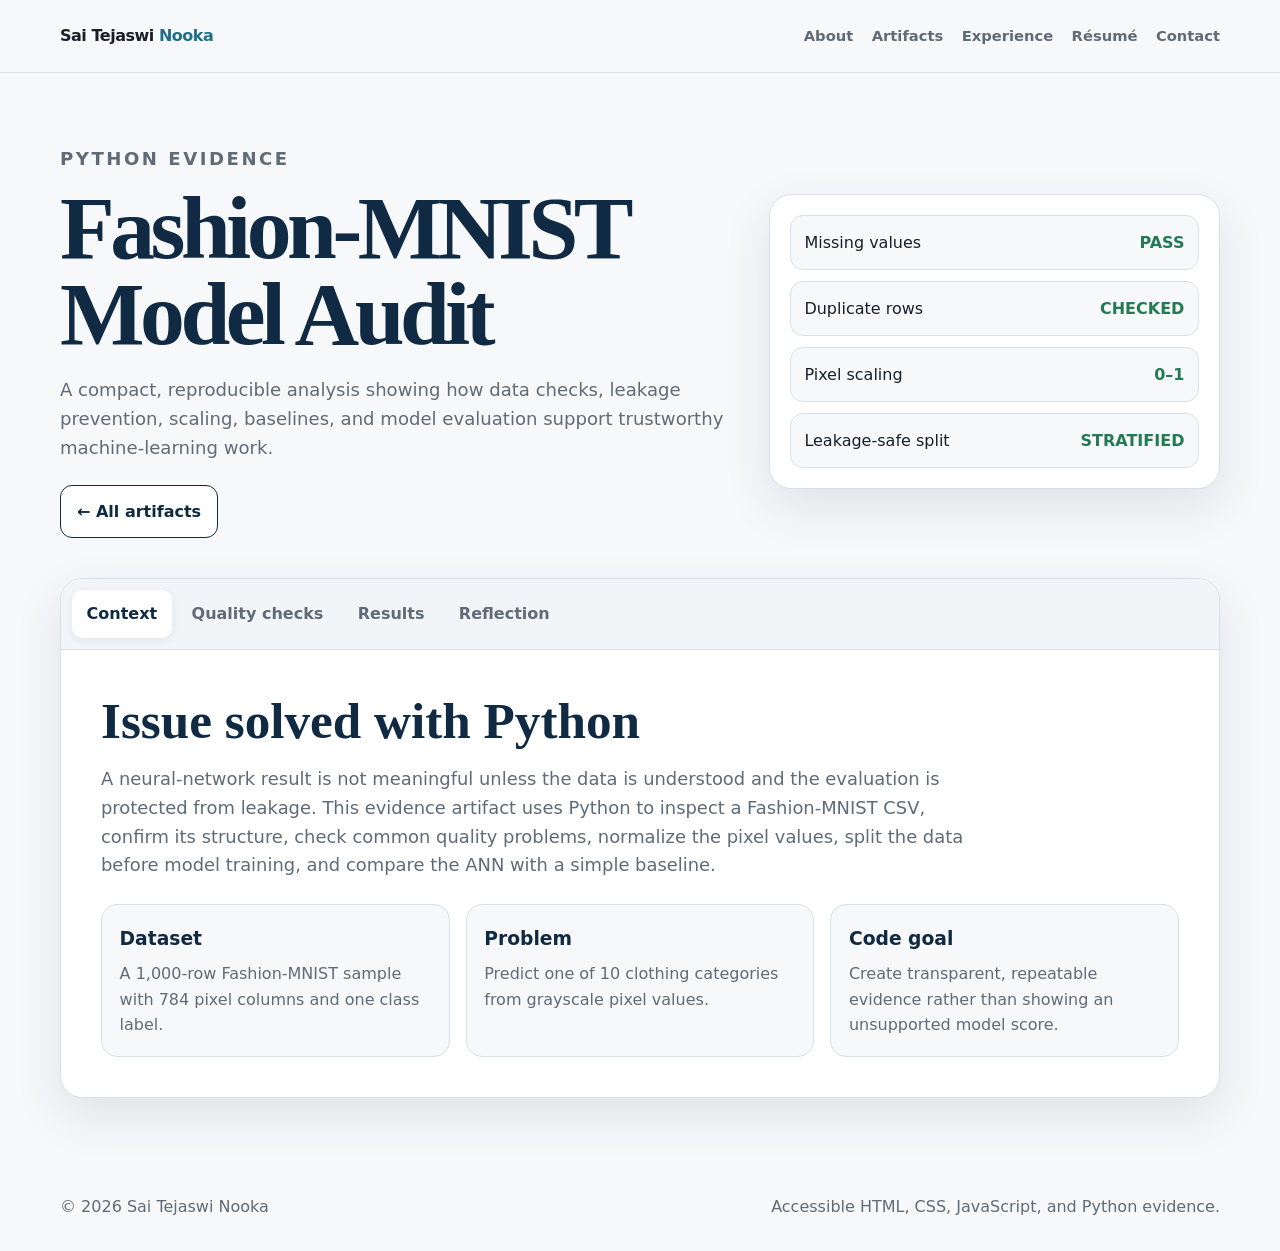
==== data-audit.html @ 08dfb0b4 "Add files via upload" ====
<!doctype html>
<html lang="en"><head><meta charset="utf-8"><meta name="viewport" content="width=device-width,initial-scale=1"><meta name="description" content="Python code evidence for Fashion-MNIST data quality, preprocessing, neural-network training, and evaluation."><title>Fashion-MNIST Model Audit | Sai Tejaswi Nooka</title><link rel="stylesheet" href="assets/styles.css"></head><body><a class="skip" href="#main">Skip to content</a><header class="site-header"><nav class="nav" aria-label="Primary navigation"><a class="brand" href="index.html">Sai Tejaswi <span>Nooka</span></a><button class="mobile-toggle" aria-expanded="false" aria-label="Toggle navigation">Menu</button><div class="nav-links"><a href="index.html#about">About</a><a href="index.html#artifacts">Artifacts</a><a href="index.html#experience">Experience</a><a href="resume.html">Résumé</a><a href="index.html#contact">Contact</a></div></nav></header><main id="main"><section class="container artifact-hero"><div><p class="kicker">Python evidence</p><h1>Fashion-MNIST Model Audit</h1><p>A compact, reproducible analysis showing how data checks, leakage prevention, scaling, baselines, and model evaluation support trustworthy machine-learning work.</p><div class="actions"><a class="btn secondary" href="index.html#artifacts">← All artifacts</a></div></div><div class="hero-diagram"><div class="audit-list"><div class="audit-row"><span>Missing values</span><strong class="badge-pass">PASS</strong></div><div class="audit-row"><span>Duplicate rows</span><strong class="badge-pass">CHECKED</strong></div><div class="audit-row"><span>Pixel scaling</span><strong class="badge-pass">0–1</strong></div><div class="audit-row"><span>Leakage-safe split</span><strong class="badge-pass">STRATIFIED</strong></div></div></div></section><section class="container tab-shell" data-tabs><div class="tab-list" role="tablist" aria-label="Artifact sections"><button class="tab-button" role="tab" id="tab-1-button" aria-controls="tab-1" aria-selected="true">Context</button><button class="tab-button" role="tab" id="tab-2-button" aria-controls="tab-2" aria-selected="false">Quality checks</button><button class="tab-button" role="tab" id="tab-3-button" aria-controls="tab-3" aria-selected="false">Results</button><button class="tab-button" role="tab" id="tab-4-button" aria-controls="tab-4" aria-selected="false">Reflection</button></div><section class="tab-panel" role="tabpanel" id="tab-1" aria-labelledby="tab-1-button"><h2>Issue solved with Python</h2><p class="lede">A neural-network result is not meaningful unless the data is understood and the evaluation is protected from leakage. This evidence artifact uses Python to inspect a Fashion-MNIST CSV, confirm its structure, check common quality problems, normalize the pixel values, split the data before model training, and compare the ANN with a simple baseline.</p><div class="info-grid"><article class="info-card"><h3>Dataset</h3><p>A 1,000-row Fashion-MNIST sample with 784 pixel columns and one class label.</p></article><article class="info-card"><h3>Problem</h3><p>Predict one of 10 clothing categories from grayscale pixel values.</p></article><article class="info-card"><h3>Code goal</h3><p>Create transparent, repeatable evidence rather than showing an unsupported model score.</p></article></div></section><section class="tab-panel" role="tabpanel" id="tab-2" aria-labelledby="tab-2-button" hidden><h2>Checks performed</h2><ul class="clean-list"><li>Verified that the label column exists and that there are 784 pixel features.</li><li>Counted missing values and duplicate rows before modeling.</li><li>Reviewed class distribution so a high score could not be explained only by one dominant class.</li><li>Scaled pixel values from 0–255 to 0–1 to improve neural-network training.</li><li>Created a stratified train-test split before fitting the model.</li><li>Compared an MLP neural network with a majority-class baseline.</li><li>Reported accuracy, macro F1, confusion matrix, training iterations, and limitations.</li></ul><div class="actions"><a class="btn" href="evidence/fashion_mnist_analysis.py">Open Python script</a><a class="btn secondary" href="data/fashion_mnist_kaggle_sample.csv">Open dataset sample</a></div></section><section class="tab-panel" role="tabpanel" id="tab-3" aria-labelledby="tab-3-button" hidden><h2>Reproducible results</h2><div class="metric-grid"><article class="metric"><strong>81.5%</strong><span>test accuracy</span></article><article class="metric"><strong>81.7%</strong><span>macro F1 score</span></article><article class="metric"><strong>12.5%</strong><span>majority baseline</span></article><article class="metric"><strong>35</strong><span>training iterations</span></article></div><div class="evidence-grid"><article class="evidence-card"><h3>Example images</h3><img src="evidence/outputs/sample_images.png" alt="Sample Fashion-MNIST images used by the Python analysis"></article><article class="evidence-card"><h3>Saved evidence</h3><pre>evidence/outputs/metrics.json
evidence/outputs/data_quality_summary.csv
evidence/outputs/class_distribution.png
evidence/outputs/confusion_matrix.png
evidence/outputs/sample_images.png</pre></article></div><div class="callout"><strong>Interpretation:</strong> The ANN learned useful patterns and clearly exceeded the baseline, but the sample is small. The result is evidence of a working learning pipeline, not a claim that the model is ready for real-world deployment.</div></section><section class="tab-panel" role="tabpanel" id="tab-4" aria-labelledby="tab-4-button" hidden><h2>Artifact reflection</h2><div class="reflection-copy"><p>I selected this code evidence because it shows the practical work behind a model result. The main issue was not simply training an ANN; it was building a defensible process. Python allowed me to verify the label and pixel structure, identify missing or duplicated records, review class balance, normalize the inputs, and preserve a separate test set. This makes the analysis easier to reproduce and explain.</p><p>The model reached 81.5% test accuracy and 81.7% macro F1 on the included sample, which was much stronger than the majority-class baseline. However, the limited sample size and confusion between visually similar classes show why leaders should not treat one metric as proof of readiness. My next improvement would be to use the complete Kaggle dataset, compare an ANN with a CNN, examine class-specific errors, and document whether near-duplicate images affect evaluation.</p></div></section></section></main><footer class="container"><span>© 2026 Sai Tejaswi Nooka</span><span>Accessible HTML, CSS, JavaScript, and Python evidence.</span></footer><script src="assets/site.js"></script></body></html>
---- assets/styles.css ----
:root{
  --navy:#102a43;--blue:#1f6f8b;--cyan:#e7f4f7;--gold:#d9a441;--paper:#f7f8fa;
  --white:#fff;--ink:#17202a;--muted:#5f6b76;--line:#d8e0e7;--success:#247a55;
  --shadow:0 18px 48px rgba(16,42,67,.10);--radius:22px;--max:1160px
}
*{box-sizing:border-box}html{scroll-behavior:smooth}body{margin:0;background:var(--paper);color:var(--ink);font-family:Inter,ui-sans-serif,system-ui,-apple-system,"Segoe UI",Arial,sans-serif;line-height:1.6}
a{color:inherit}button{font:inherit}.skip{position:absolute;left:-9999px}.skip:focus{left:1rem;top:1rem;background:white;padding:.7rem 1rem;z-index:1000}
.site-header{position:sticky;top:0;z-index:50;background:rgba(247,248,250,.92);backdrop-filter:blur(14px);border-bottom:1px solid rgba(216,224,231,.9)}
.nav{width:min(var(--max),calc(100% - 2rem));margin:auto;min-height:72px;display:flex;align-items:center;justify-content:space-between;gap:1rem}.brand{text-decoration:none;font-weight:900;letter-spacing:-.03em}.brand span{color:var(--blue)}
.nav-links{display:flex;gap:1.15rem;align-items:center}.nav-links a{text-decoration:none;color:var(--muted);font-weight:700;font-size:.92rem}.nav-links a:hover,.nav-links a[aria-current="page"]{color:var(--navy)}
.mobile-toggle{display:none;border:1px solid var(--line);background:white;border-radius:12px;padding:.55rem .75rem}.container{width:min(var(--max),calc(100% - 2rem));margin:auto}
.hero{padding:clamp(4.5rem,9vw,8rem) 0 4.5rem;display:grid;grid-template-columns:1.25fr .75fr;gap:3rem;align-items:center}.kicker{margin:0 0 .7rem;color:var(--blue);font-weight:900;text-transform:uppercase;letter-spacing:.14em;font-size:.76rem}.hero h1,.artifact-hero h1{font-family:Georgia,"Times New Roman",serif;line-height:.96;letter-spacing:-.05em;margin:.4rem 0 1.2rem;color:var(--navy)}.hero h1{font-size:clamp(3.2rem,7vw,6.8rem)}.hero-copy{font-size:clamp(1.05rem,2vw,1.28rem);max-width:780px;color:var(--muted)}
.actions,.card-actions{display:flex;flex-wrap:wrap;gap:.75rem;margin-top:1.4rem}.btn{display:inline-flex;align-items:center;justify-content:center;gap:.4rem;text-decoration:none;border:1px solid var(--navy);background:var(--navy);color:white;padding:.78rem 1rem;border-radius:12px;font-weight:850;transition:.2s}.btn:hover{transform:translateY(-2px);box-shadow:0 10px 24px rgba(16,42,67,.14)}.btn.secondary{background:white;color:var(--navy)}.btn.small{padding:.6rem .78rem;font-size:.9rem}
.profile-panel{background:white;border:1px solid var(--line);border-radius:var(--radius);padding:1.5rem;box-shadow:var(--shadow);position:relative;overflow:hidden}.profile-panel:before{content:"";position:absolute;width:160px;height:160px;border-radius:50%;background:var(--cyan);right:-45px;top:-55px}.monogram{position:relative;width:78px;height:78px;border-radius:20px;background:var(--blue);color:white;display:grid;place-items:center;font-family:Georgia,serif;font-size:2rem;font-weight:900}.profile-panel h2{margin:.9rem 0 .2rem}.profile-panel p{color:var(--muted);margin:.25rem 0}.quick-stats{display:grid;grid-template-columns:repeat(3,1fr);gap:.75rem;margin-top:1.2rem}.quick-stats div{background:var(--paper);border:1px solid var(--line);padding:.8rem;border-radius:14px}.quick-stats strong{display:block;color:var(--navy)}
.section{padding:4.8rem 0}.section-head{display:grid;grid-template-columns:.75fr 1.25fr;gap:2rem;border-top:2px solid var(--navy);padding-top:1.2rem;margin-bottom:2rem}.section-head h2{font-family:Georgia,serif;font-size:clamp(2.3rem,5vw,4.6rem);line-height:1;margin:0;color:var(--navy)}.section-head p{margin:0;color:var(--muted);max-width:720px}
.artifact-grid{display:grid;grid-template-columns:repeat(2,1fr);gap:1.15rem}.artifact-card{background:white;border:1px solid var(--line);border-radius:var(--radius);overflow:hidden;box-shadow:0 10px 30px rgba(16,42,67,.06);display:flex;flex-direction:column;min-height:390px}.card-top{padding:1.5rem}.tag{display:inline-flex;align-items:center;gap:.4rem;border-radius:999px;padding:.38rem .7rem;background:var(--cyan);color:var(--blue);font-weight:900;font-size:.75rem;text-transform:uppercase;letter-spacing:.08em}.artifact-card h3{font-family:Georgia,serif;color:var(--navy);font-size:2rem;line-height:1.05;margin:.9rem 0 .65rem}.artifact-card p{color:var(--muted);margin:.3rem 0}.card-visual{margin-top:auto;min-height:145px;padding:1.2rem;background:linear-gradient(135deg,var(--navy),#1c4966);color:white;display:flex;align-items:center;justify-content:center}.card-visual.timeline{font-family:"Courier New",monospace;display:grid;grid-template-columns:repeat(5,1fr);gap:.5rem}.card-visual.timeline span{height:50px;border:1px solid #70d7bd;background:rgba(112,215,189,.1)}.card-visual.path{display:grid;grid-template-columns:repeat(4,1fr);gap:.65rem}.card-visual.path b{display:grid;place-items:center;background:white;color:var(--blue);border-radius:14px;min-height:78px;font-family:Georgia,serif;font-size:2rem}.card-visual.network{gap:.8rem}.node{width:42px;height:42px;border:2px solid #fff;border-radius:50%;background:rgba(255,255,255,.1);position:relative}.node:after{content:"";position:absolute;width:42px;height:2px;background:rgba(255,255,255,.65);left:40px;top:18px}.node:last-child:after{display:none}.card-visual.code{font-family:"Courier New",monospace;align-items:flex-start;justify-content:flex-start;flex-direction:column;font-size:.86rem}.card-visual.code em{color:#8ff0b7;font-style:normal}
.value-grid{display:grid;grid-template-columns:repeat(3,1fr);gap:1rem}.value-card{background:white;border:1px solid var(--line);border-radius:18px;padding:1.3rem}.value-card strong{display:block;font-size:2rem;color:var(--blue);font-family:Georgia,serif}.value-card h3{margin:.45rem 0}.value-card p{color:var(--muted);margin:0}
.experience{display:grid;grid-template-columns:250px 1fr;border-top:1px solid var(--line)}.experience-row{display:contents}.experience-row>*{border-bottom:1px solid var(--line);padding:1.15rem 0}.date{color:var(--blue);font-weight:900}.experience h3{margin:0}.experience p{color:var(--muted);margin:.25rem 0}.skills{display:flex;flex-wrap:wrap;gap:.6rem}.skill{background:white;border:1px solid var(--line);border-radius:999px;padding:.5rem .76rem;font-weight:800;color:var(--navy)}
.contact{background:var(--navy);color:white;border-radius:var(--radius);padding:clamp(2rem,5vw,4rem);display:grid;grid-template-columns:1fr auto;gap:2rem;align-items:center}.contact h2{font-family:Georgia,serif;font-size:clamp(2rem,5vw,4rem);line-height:1;margin:.3rem 0}.contact p{color:#d8e4ec}.contact .btn{background:var(--gold);border-color:var(--gold);color:var(--navy)}
footer{padding:2rem 0;color:var(--muted);display:flex;justify-content:space-between;gap:1rem;flex-wrap:wrap}
/* Artifact pages */
.artifact-hero{padding:4.5rem 0 2.5rem;display:grid;grid-template-columns:1.2fr .8fr;gap:2rem;align-items:center}.artifact-hero h1{font-size:clamp(3rem,7vw,6rem)}.artifact-hero p{font-size:1.13rem;color:var(--muted);max-width:760px}.hero-diagram{background:white;border:1px solid var(--line);border-radius:var(--radius);min-height:290px;padding:1.25rem;box-shadow:var(--shadow);display:grid;place-items:center;overflow:hidden}
.tab-shell{background:white;border:1px solid var(--line);border-radius:var(--radius);box-shadow:var(--shadow);margin-bottom:4rem;overflow:hidden}.tab-list{display:flex;gap:.35rem;padding:.7rem;border-bottom:1px solid var(--line);background:#f1f5f8;overflow:auto}.tab-button{border:0;background:transparent;color:var(--muted);padding:.7rem .9rem;border-radius:10px;font-weight:850;white-space:nowrap;cursor:pointer}.tab-button[aria-selected="true"]{background:white;color:var(--navy);box-shadow:0 2px 8px rgba(16,42,67,.08)}.tab-panel{padding:clamp(1.35rem,4vw,2.5rem)}.tab-panel[hidden]{display:none}.tab-panel h2{font-family:Georgia,serif;color:var(--navy);font-size:clamp(2rem,4vw,3.4rem);line-height:1.05;margin:.2rem 0 1rem}.tab-panel h3{color:var(--navy)}.lede{font-size:1.12rem;color:var(--muted);max-width:880px}
.info-grid{display:grid;grid-template-columns:repeat(3,1fr);gap:1rem;margin-top:1.5rem}.info-card{border:1px solid var(--line);border-radius:16px;padding:1.1rem;background:var(--paper)}.info-card h3{margin:.1rem 0 .45rem}.info-card p{margin:0;color:var(--muted)}
.timeline-grid{display:grid;grid-template-columns:repeat(4,1fr);gap:.8rem;margin-top:1.5rem}.milestone{border:1px solid var(--line);background:var(--paper);padding:1rem;border-radius:15px}.milestone time{color:var(--blue);font-weight:900}.milestone h3{font-size:1rem;margin:.35rem 0}.milestone p{font-size:.9rem;color:var(--muted);margin:0}
.path-grid,.concept-grid{display:grid;grid-template-columns:repeat(4,1fr);gap:.8rem;margin-top:1.4rem}.path-step,.concept{border:1px solid var(--line);border-radius:16px;padding:1rem}.path-step b{font-family:Georgia,serif;font-size:2.4rem;color:var(--blue)}.path-step p,.concept p{color:var(--muted);margin:.4rem 0 0}.concept h3{margin:.1rem 0}.metric-grid{display:grid;grid-template-columns:repeat(4,1fr);gap:.8rem;margin:1.5rem 0}.metric{border:1px solid var(--line);border-radius:16px;padding:1rem;background:var(--paper)}.metric strong{display:block;font-size:2rem;color:var(--blue);font-family:Georgia,serif}.metric span{color:var(--muted);font-size:.88rem}.evidence-grid{display:grid;grid-template-columns:1fr 1fr;gap:1rem}.evidence-card{border:1px solid var(--line);border-radius:16px;padding:1rem;background:var(--paper)}.evidence-card img{display:block;width:100%;height:auto;border-radius:10px;border:1px solid var(--line)}.evidence-card pre{white-space:pre-wrap;overflow:auto;background:#0d2433;color:#dff9e7;padding:1rem;border-radius:12px;font-size:.82rem}.clean-list{padding-left:1.15rem}.clean-list li{margin:.55rem 0}.callout{border-left:5px solid var(--gold);background:#fff8e8;padding:1rem 1.1rem;border-radius:0 12px 12px 0;margin:1.2rem 0}.reflection-copy{max-width:900px}.reflection-copy p{font-size:1.08rem;color:#334554}.source-note{font-size:.9rem;color:var(--muted);border-top:1px solid var(--line);padding-top:1rem;margin-top:1.4rem}.badge-pass{color:var(--success);font-weight:900}
.network-diagram{display:flex;align-items:center;gap:.6rem}.network-column{display:grid;gap:.45rem}.network-column span{width:34px;height:34px;border-radius:50%;border:2px solid var(--blue);background:var(--cyan)}.network-arrow{font-size:2rem;color:var(--gold)}.audit-list{width:100%;display:grid;gap:.7rem}.audit-row{display:grid;grid-template-columns:1fr auto;gap:1rem;padding:.85rem;border:1px solid var(--line);border-radius:13px;background:var(--paper)}
@media(max-width:900px){.hero,.artifact-hero,.section-head,.contact{grid-template-columns:1fr}.artifact-grid,.evidence-grid{grid-template-columns:1fr}.value-grid,.info-grid,.metric-grid{grid-template-columns:repeat(2,1fr)}.timeline-grid,.path-grid,.concept-grid{grid-template-columns:repeat(2,1fr)}.profile-panel{max-width:620px}.nav-links{display:none}.mobile-toggle{display:block}.nav-links.open{display:flex;position:absolute;left:1rem;right:1rem;top:65px;background:white;border:1px solid var(--line);border-radius:16px;padding:1rem;flex-direction:column;align-items:flex-start;box-shadow:var(--shadow)}}
@media(max-width:600px){.hero{padding-top:3rem}.artifact-grid,.value-grid,.info-grid,.metric-grid,.timeline-grid,.path-grid,.concept-grid{grid-template-columns:1fr}.quick-stats{grid-template-columns:1fr}.experience{grid-template-columns:1fr}.experience-row{display:block;border-bottom:1px solid var(--line);padding:.8rem 0}.experience-row>*{border:0;padding:.15rem 0}.contact{padding:1.5rem}.tab-panel{padding:1.2rem}.hero-diagram{min-height:220px}}
@media(prefers-reduced-motion:reduce){*{scroll-behavior:auto!important;transition:none!important}}
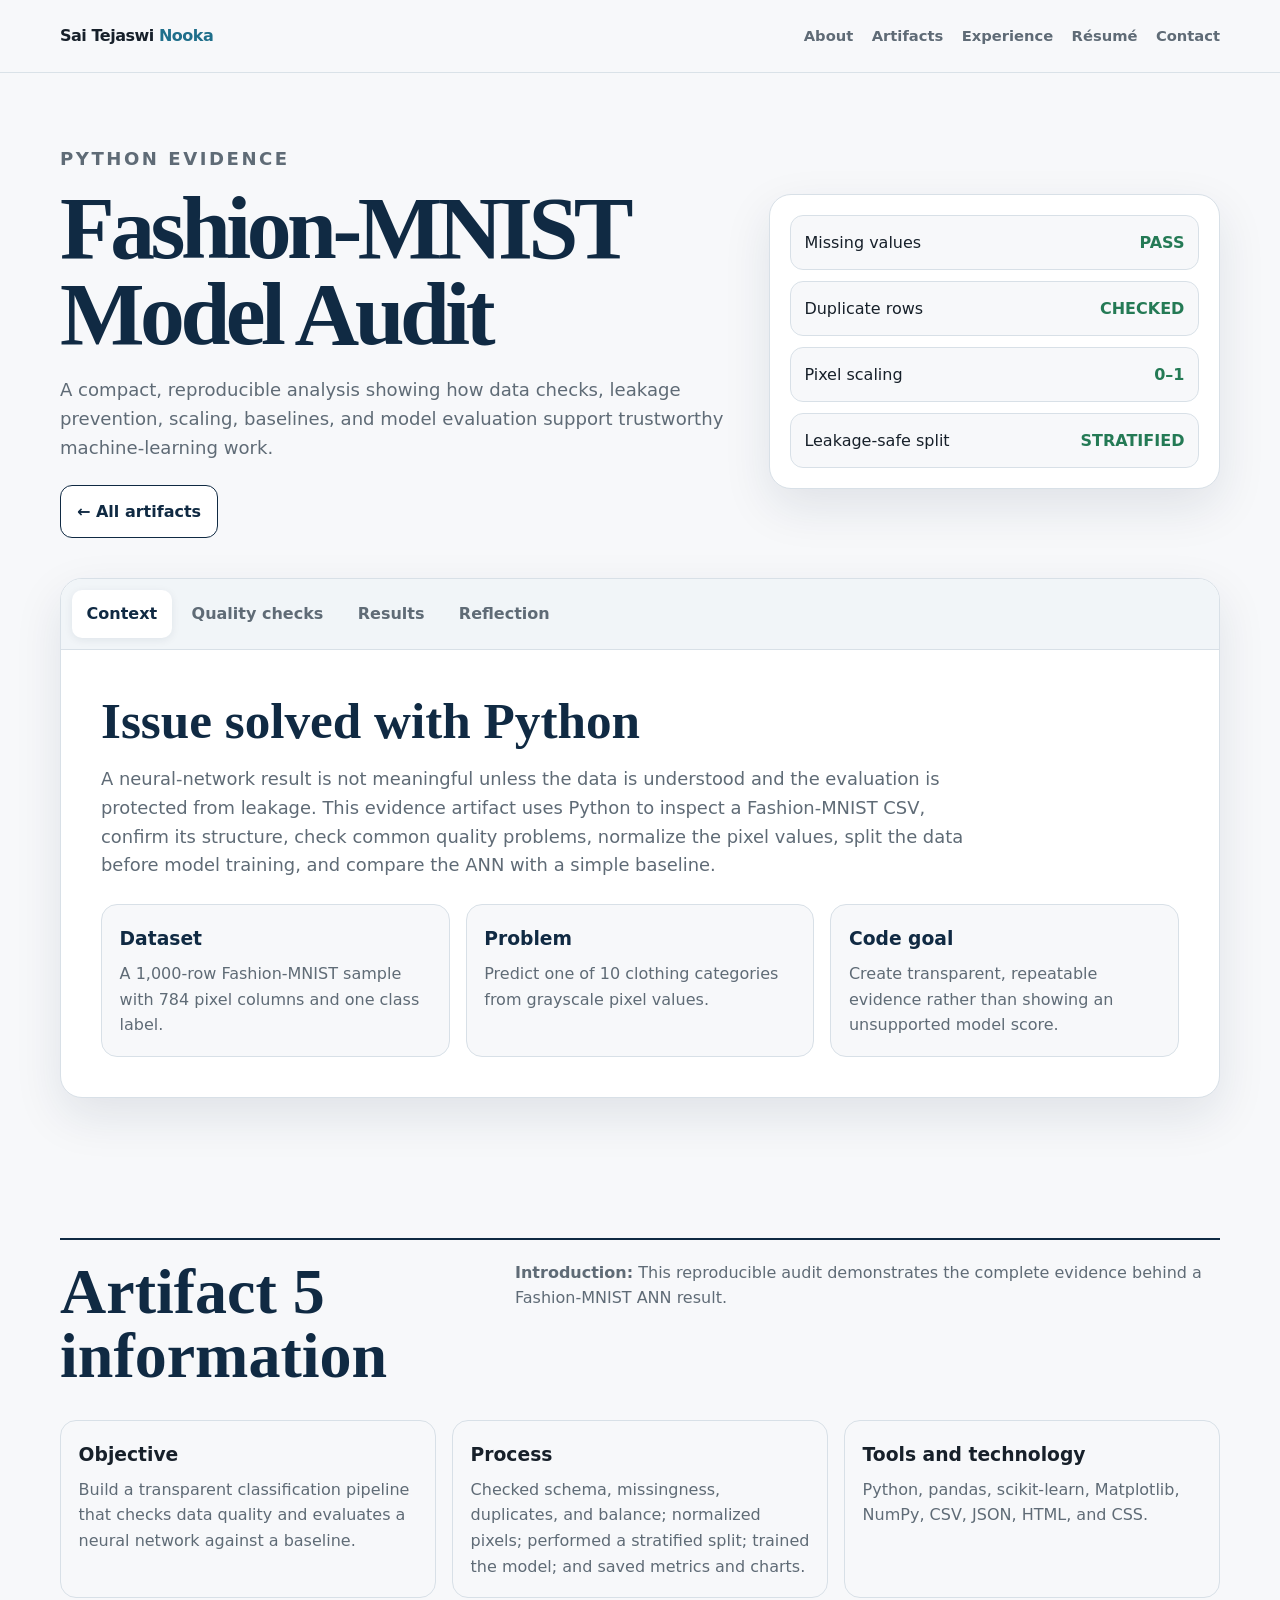
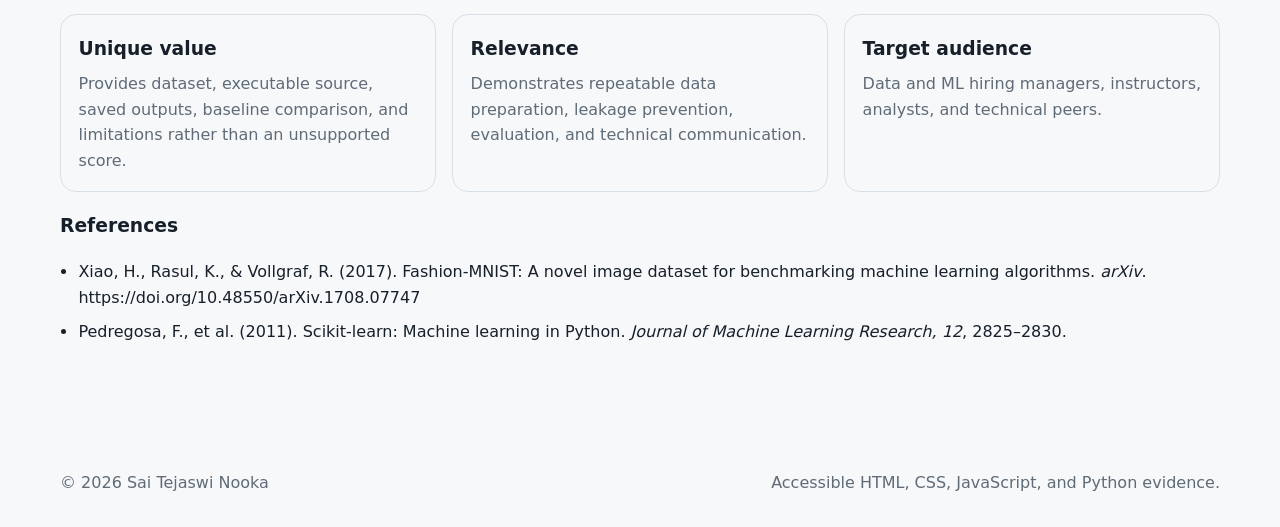
==== commit 3df933a8: "Add files via upload" ====
--- a/data-audit.html
+++ b/data-audit.html
@@ -1,6 +1,6 @@
-<!doctype html>
-<html lang="en"><head><meta charset="utf-8"><meta name="viewport" content="width=device-width,initial-scale=1"><meta name="description" content="Python code evidence for Fashion-MNIST data quality, preprocessing, neural-network training, and evaluation."><title>Fashion-MNIST Model Audit | Sai Tejaswi Nooka</title><link rel="stylesheet" href="assets/styles.css"></head><body><a class="skip" href="#main">Skip to content</a><header class="site-header"><nav class="nav" aria-label="Primary navigation"><a class="brand" href="index.html">Sai Tejaswi <span>Nooka</span></a><button class="mobile-toggle" aria-expanded="false" aria-label="Toggle navigation">Menu</button><div class="nav-links"><a href="index.html#about">About</a><a href="index.html#artifacts">Artifacts</a><a href="index.html#experience">Experience</a><a href="resume.html">Résumé</a><a href="index.html#contact">Contact</a></div></nav></header><main id="main"><section class="container artifact-hero"><div><p class="kicker">Python evidence</p><h1>Fashion-MNIST Model Audit</h1><p>A compact, reproducible analysis showing how data checks, leakage prevention, scaling, baselines, and model evaluation support trustworthy machine-learning work.</p><div class="actions"><a class="btn secondary" href="index.html#artifacts">← All artifacts</a></div></div><div class="hero-diagram"><div class="audit-list"><div class="audit-row"><span>Missing values</span><strong class="badge-pass">PASS</strong></div><div class="audit-row"><span>Duplicate rows</span><strong class="badge-pass">CHECKED</strong></div><div class="audit-row"><span>Pixel scaling</span><strong class="badge-pass">0–1</strong></div><div class="audit-row"><span>Leakage-safe split</span><strong class="badge-pass">STRATIFIED</strong></div></div></div></section><section class="container tab-shell" data-tabs><div class="tab-list" role="tablist" aria-label="Artifact sections"><button class="tab-button" role="tab" id="tab-1-button" aria-controls="tab-1" aria-selected="true">Context</button><button class="tab-button" role="tab" id="tab-2-button" aria-controls="tab-2" aria-selected="false">Quality checks</button><button class="tab-button" role="tab" id="tab-3-button" aria-controls="tab-3" aria-selected="false">Results</button><button class="tab-button" role="tab" id="tab-4-button" aria-controls="tab-4" aria-selected="false">Reflection</button></div><section class="tab-panel" role="tabpanel" id="tab-1" aria-labelledby="tab-1-button"><h2>Issue solved with Python</h2><p class="lede">A neural-network result is not meaningful unless the data is understood and the evaluation is protected from leakage. This evidence artifact uses Python to inspect a Fashion-MNIST CSV, confirm its structure, check common quality problems, normalize the pixel values, split the data before model training, and compare the ANN with a simple baseline.</p><div class="info-grid"><article class="info-card"><h3>Dataset</h3><p>A 1,000-row Fashion-MNIST sample with 784 pixel columns and one class label.</p></article><article class="info-card"><h3>Problem</h3><p>Predict one of 10 clothing categories from grayscale pixel values.</p></article><article class="info-card"><h3>Code goal</h3><p>Create transparent, repeatable evidence rather than showing an unsupported model score.</p></article></div></section><section class="tab-panel" role="tabpanel" id="tab-2" aria-labelledby="tab-2-button" hidden><h2>Checks performed</h2><ul class="clean-list"><li>Verified that the label column exists and that there are 784 pixel features.</li><li>Counted missing values and duplicate rows before modeling.</li><li>Reviewed class distribution so a high score could not be explained only by one dominant class.</li><li>Scaled pixel values from 0–255 to 0–1 to improve neural-network training.</li><li>Created a stratified train-test split before fitting the model.</li><li>Compared an MLP neural network with a majority-class baseline.</li><li>Reported accuracy, macro F1, confusion matrix, training iterations, and limitations.</li></ul><div class="actions"><a class="btn" href="evidence/fashion_mnist_analysis.py">Open Python script</a><a class="btn secondary" href="data/fashion_mnist_kaggle_sample.csv">Open dataset sample</a></div></section><section class="tab-panel" role="tabpanel" id="tab-3" aria-labelledby="tab-3-button" hidden><h2>Reproducible results</h2><div class="metric-grid"><article class="metric"><strong>81.5%</strong><span>test accuracy</span></article><article class="metric"><strong>81.7%</strong><span>macro F1 score</span></article><article class="metric"><strong>12.5%</strong><span>majority baseline</span></article><article class="metric"><strong>35</strong><span>training iterations</span></article></div><div class="evidence-grid"><article class="evidence-card"><h3>Example images</h3><img src="evidence/outputs/sample_images.png" alt="Sample Fashion-MNIST images used by the Python analysis"></article><article class="evidence-card"><h3>Saved evidence</h3><pre>evidence/outputs/metrics.json
-evidence/outputs/data_quality_summary.csv
-evidence/outputs/class_distribution.png
-evidence/outputs/confusion_matrix.png
-evidence/outputs/sample_images.png</pre></article></div><div class="callout"><strong>Interpretation:</strong> The ANN learned useful patterns and clearly exceeded the baseline, but the sample is small. The result is evidence of a working learning pipeline, not a claim that the model is ready for real-world deployment.</div></section><section class="tab-panel" role="tabpanel" id="tab-4" aria-labelledby="tab-4-button" hidden><h2>Artifact reflection</h2><div class="reflection-copy"><p>I selected this code evidence because it shows the practical work behind a model result. The main issue was not simply training an ANN; it was building a defensible process. Python allowed me to verify the label and pixel structure, identify missing or duplicated records, review class balance, normalize the inputs, and preserve a separate test set. This makes the analysis easier to reproduce and explain.</p><p>The model reached 81.5% test accuracy and 81.7% macro F1 on the included sample, which was much stronger than the majority-class baseline. However, the limited sample size and confusion between visually similar classes show why leaders should not treat one metric as proof of readiness. My next improvement would be to use the complete Kaggle dataset, compare an ANN with a CNN, examine class-specific errors, and document whether near-duplicate images affect evaluation.</p></div></section></section></main><footer class="container"><span>© 2026 Sai Tejaswi Nooka</span><span>Accessible HTML, CSS, JavaScript, and Python evidence.</span></footer><script src="assets/site.js"></script></body></html>+<!doctype html>
+<html lang="en"><head><meta charset="utf-8"><meta name="viewport" content="width=device-width,initial-scale=1"><meta name="description" content="Python code evidence for Fashion-MNIST data quality, preprocessing, neural-network training, and evaluation."><title>Fashion-MNIST Model Audit | Sai Tejaswi Nooka</title><link rel="stylesheet" href="assets/styles.css"></head><body><a class="skip" href="#main">Skip to content</a><header class="site-header"><nav class="nav" aria-label="Primary navigation"><a class="brand" href="index.html">Sai Tejaswi <span>Nooka</span></a><button class="mobile-toggle" aria-expanded="false" aria-label="Toggle navigation">Menu</button><div class="nav-links"><a href="index.html#about">About</a><a href="index.html#artifacts">Artifacts</a><a href="index.html#experience">Experience</a><a href="resume.html">Résumé</a><a href="index.html#contact">Contact</a></div></nav></header><main id="main"><section class="container artifact-hero"><div><p class="kicker">Python evidence</p><h1>Fashion-MNIST Model Audit</h1><p>A compact, reproducible analysis showing how data checks, leakage prevention, scaling, baselines, and model evaluation support trustworthy machine-learning work.</p><div class="actions"><a class="btn secondary" href="index.html#artifacts">← All artifacts</a></div></div><div class="hero-diagram"><div class="audit-list"><div class="audit-row"><span>Missing values</span><strong class="badge-pass">PASS</strong></div><div class="audit-row"><span>Duplicate rows</span><strong class="badge-pass">CHECKED</strong></div><div class="audit-row"><span>Pixel scaling</span><strong class="badge-pass">0–1</strong></div><div class="audit-row"><span>Leakage-safe split</span><strong class="badge-pass">STRATIFIED</strong></div></div></div></section><section class="container tab-shell" data-tabs><div class="tab-list" role="tablist" aria-label="Artifact sections"><button class="tab-button" role="tab" id="tab-1-button" aria-controls="tab-1" aria-selected="true">Context</button><button class="tab-button" role="tab" id="tab-2-button" aria-controls="tab-2" aria-selected="false">Quality checks</button><button class="tab-button" role="tab" id="tab-3-button" aria-controls="tab-3" aria-selected="false">Results</button><button class="tab-button" role="tab" id="tab-4-button" aria-controls="tab-4" aria-selected="false">Reflection</button></div><section class="tab-panel" role="tabpanel" id="tab-1" aria-labelledby="tab-1-button"><h2>Issue solved with Python</h2><p class="lede">A neural-network result is not meaningful unless the data is understood and the evaluation is protected from leakage. This evidence artifact uses Python to inspect a Fashion-MNIST CSV, confirm its structure, check common quality problems, normalize the pixel values, split the data before model training, and compare the ANN with a simple baseline.</p><div class="info-grid"><article class="info-card"><h3>Dataset</h3><p>A 1,000-row Fashion-MNIST sample with 784 pixel columns and one class label.</p></article><article class="info-card"><h3>Problem</h3><p>Predict one of 10 clothing categories from grayscale pixel values.</p></article><article class="info-card"><h3>Code goal</h3><p>Create transparent, repeatable evidence rather than showing an unsupported model score.</p></article></div></section><section class="tab-panel" role="tabpanel" id="tab-2" aria-labelledby="tab-2-button" hidden><h2>Checks performed</h2><ul class="clean-list"><li>Verified that the label column exists and that there are 784 pixel features.</li><li>Counted missing values and duplicate rows before modeling.</li><li>Reviewed class distribution so a high score could not be explained only by one dominant class.</li><li>Scaled pixel values from 0–255 to 0–1 to improve neural-network training.</li><li>Created a stratified train-test split before fitting the model.</li><li>Compared an MLP neural network with a majority-class baseline.</li><li>Reported accuracy, macro F1, confusion matrix, training iterations, and limitations.</li></ul><div class="actions"><a class="btn" href="evidence/fashion_mnist_analysis.py">Open Python script</a><a class="btn secondary" href="data/fashion_mnist_kaggle_sample.csv">Open dataset sample</a></div></section><section class="tab-panel" role="tabpanel" id="tab-3" aria-labelledby="tab-3-button" hidden><h2>Reproducible results</h2><div class="metric-grid"><article class="metric"><strong>81.5%</strong><span>test accuracy</span></article><article class="metric"><strong>81.7%</strong><span>macro F1 score</span></article><article class="metric"><strong>12.5%</strong><span>majority baseline</span></article><article class="metric"><strong>35</strong><span>training iterations</span></article></div><div class="evidence-grid"><article class="evidence-card"><h3>Example images</h3><img src="evidence/outputs/sample_images.png" alt="Sample Fashion-MNIST images used by the Python analysis"></article><article class="evidence-card"><h3>Saved evidence</h3><pre>evidence/outputs/metrics.json
+evidence/outputs/data_quality_summary.csv
+evidence/outputs/class_distribution.png
+evidence/outputs/confusion_matrix.png
+evidence/outputs/sample_images.png</pre></article></div><div class="callout"><strong>Interpretation:</strong> The ANN learned useful patterns and clearly exceeded the baseline, but the sample is small. The result is evidence of a working learning pipeline, not a claim that the model is ready for real-world deployment.</div></section><section class="tab-panel" role="tabpanel" id="tab-4" aria-labelledby="tab-4-button" hidden><h2>Artifact reflection</h2><div class="reflection-copy"><p>I selected this code evidence because it shows the practical work behind a model result. The main issue was not simply training an ANN; it was building a defensible process. Python allowed me to verify the label and pixel structure, identify missing or duplicated records, review class balance, normalize the inputs, and preserve a separate test set. This makes the analysis easier to reproduce and explain.</p><p>The model reached 81.5% test accuracy and 81.7% macro F1 on the included sample, which was much stronger than the majority-class baseline. However, the limited sample size and confusion between visually similar classes show why leaders should not treat one metric as proof of readiness. My next improvement would be to use the complete Kaggle dataset, compare an ANN with a CNN, examine class-specific errors, and document whether near-duplicate images affect evaluation.</p></div></section></section><section class="container section requirement-check"><div class="section-head"><h2>Artifact 5 information</h2><p><strong>Introduction:</strong> This reproducible audit demonstrates the complete evidence behind a Fashion-MNIST ANN result.</p></div><div class="info-grid"><article class="info-card"><h3>Objective</h3><p>Build a transparent classification pipeline that checks data quality and evaluates a neural network against a baseline.</p></article><article class="info-card"><h3>Process</h3><p>Checked schema, missingness, duplicates, and balance; normalized pixels; performed a stratified split; trained the model; and saved metrics and charts.</p></article><article class="info-card"><h3>Tools and technology</h3><p>Python, pandas, scikit-learn, Matplotlib, NumPy, CSV, JSON, HTML, and CSS.</p></article><article class="info-card"><h3>Unique value</h3><p>Provides dataset, executable source, saved outputs, baseline comparison, and limitations rather than an unsupported score.</p></article><article class="info-card"><h3>Relevance</h3><p>Demonstrates repeatable data preparation, leakage prevention, evaluation, and technical communication.</p></article><article class="info-card"><h3>Target audience</h3><p>Data and ML hiring managers, instructors, analysts, and technical peers.</p></article></div><h3>References</h3><ul class="clean-list"><li>Xiao, H., Rasul, K., &amp; Vollgraf, R. (2017). Fashion-MNIST: A novel image dataset for benchmarking machine learning algorithms. <em>arXiv</em>. https://doi.org/10.48550/arXiv.1708.07747</li><li>Pedregosa, F., et al. (2011). Scikit-learn: Machine learning in Python. <em>Journal of Machine Learning Research, 12</em>, 2825–2830.</li></ul></section></main><footer class="container"><span>© 2026 Sai Tejaswi Nooka</span><span>Accessible HTML, CSS, JavaScript, and Python evidence.</span></footer><script src="assets/site.js"></script></body></html>
--- a/assets/styles.css
+++ b/assets/styles.css
@@ -1,31 +1,31 @@
-
-:root{
-  --navy:#102a43;--blue:#1f6f8b;--cyan:#e7f4f7;--gold:#d9a441;--paper:#f7f8fa;
-  --white:#fff;--ink:#17202a;--muted:#5f6b76;--line:#d8e0e7;--success:#247a55;
-  --shadow:0 18px 48px rgba(16,42,67,.10);--radius:22px;--max:1160px
-}
-*{box-sizing:border-box}html{scroll-behavior:smooth}body{margin:0;background:var(--paper);color:var(--ink);font-family:Inter,ui-sans-serif,system-ui,-apple-system,"Segoe UI",Arial,sans-serif;line-height:1.6}
-a{color:inherit}button{font:inherit}.skip{position:absolute;left:-9999px}.skip:focus{left:1rem;top:1rem;background:white;padding:.7rem 1rem;z-index:1000}
-.site-header{position:sticky;top:0;z-index:50;background:rgba(247,248,250,.92);backdrop-filter:blur(14px);border-bottom:1px solid rgba(216,224,231,.9)}
-.nav{width:min(var(--max),calc(100% - 2rem));margin:auto;min-height:72px;display:flex;align-items:center;justify-content:space-between;gap:1rem}.brand{text-decoration:none;font-weight:900;letter-spacing:-.03em}.brand span{color:var(--blue)}
-.nav-links{display:flex;gap:1.15rem;align-items:center}.nav-links a{text-decoration:none;color:var(--muted);font-weight:700;font-size:.92rem}.nav-links a:hover,.nav-links a[aria-current="page"]{color:var(--navy)}
-.mobile-toggle{display:none;border:1px solid var(--line);background:white;border-radius:12px;padding:.55rem .75rem}.container{width:min(var(--max),calc(100% - 2rem));margin:auto}
-.hero{padding:clamp(4.5rem,9vw,8rem) 0 4.5rem;display:grid;grid-template-columns:1.25fr .75fr;gap:3rem;align-items:center}.kicker{margin:0 0 .7rem;color:var(--blue);font-weight:900;text-transform:uppercase;letter-spacing:.14em;font-size:.76rem}.hero h1,.artifact-hero h1{font-family:Georgia,"Times New Roman",serif;line-height:.96;letter-spacing:-.05em;margin:.4rem 0 1.2rem;color:var(--navy)}.hero h1{font-size:clamp(3.2rem,7vw,6.8rem)}.hero-copy{font-size:clamp(1.05rem,2vw,1.28rem);max-width:780px;color:var(--muted)}
-.actions,.card-actions{display:flex;flex-wrap:wrap;gap:.75rem;margin-top:1.4rem}.btn{display:inline-flex;align-items:center;justify-content:center;gap:.4rem;text-decoration:none;border:1px solid var(--navy);background:var(--navy);color:white;padding:.78rem 1rem;border-radius:12px;font-weight:850;transition:.2s}.btn:hover{transform:translateY(-2px);box-shadow:0 10px 24px rgba(16,42,67,.14)}.btn.secondary{background:white;color:var(--navy)}.btn.small{padding:.6rem .78rem;font-size:.9rem}
-.profile-panel{background:white;border:1px solid var(--line);border-radius:var(--radius);padding:1.5rem;box-shadow:var(--shadow);position:relative;overflow:hidden}.profile-panel:before{content:"";position:absolute;width:160px;height:160px;border-radius:50%;background:var(--cyan);right:-45px;top:-55px}.monogram{position:relative;width:78px;height:78px;border-radius:20px;background:var(--blue);color:white;display:grid;place-items:center;font-family:Georgia,serif;font-size:2rem;font-weight:900}.profile-panel h2{margin:.9rem 0 .2rem}.profile-panel p{color:var(--muted);margin:.25rem 0}.quick-stats{display:grid;grid-template-columns:repeat(3,1fr);gap:.75rem;margin-top:1.2rem}.quick-stats div{background:var(--paper);border:1px solid var(--line);padding:.8rem;border-radius:14px}.quick-stats strong{display:block;color:var(--navy)}
-.section{padding:4.8rem 0}.section-head{display:grid;grid-template-columns:.75fr 1.25fr;gap:2rem;border-top:2px solid var(--navy);padding-top:1.2rem;margin-bottom:2rem}.section-head h2{font-family:Georgia,serif;font-size:clamp(2.3rem,5vw,4.6rem);line-height:1;margin:0;color:var(--navy)}.section-head p{margin:0;color:var(--muted);max-width:720px}
-.artifact-grid{display:grid;grid-template-columns:repeat(2,1fr);gap:1.15rem}.artifact-card{background:white;border:1px solid var(--line);border-radius:var(--radius);overflow:hidden;box-shadow:0 10px 30px rgba(16,42,67,.06);display:flex;flex-direction:column;min-height:390px}.card-top{padding:1.5rem}.tag{display:inline-flex;align-items:center;gap:.4rem;border-radius:999px;padding:.38rem .7rem;background:var(--cyan);color:var(--blue);font-weight:900;font-size:.75rem;text-transform:uppercase;letter-spacing:.08em}.artifact-card h3{font-family:Georgia,serif;color:var(--navy);font-size:2rem;line-height:1.05;margin:.9rem 0 .65rem}.artifact-card p{color:var(--muted);margin:.3rem 0}.card-visual{margin-top:auto;min-height:145px;padding:1.2rem;background:linear-gradient(135deg,var(--navy),#1c4966);color:white;display:flex;align-items:center;justify-content:center}.card-visual.timeline{font-family:"Courier New",monospace;display:grid;grid-template-columns:repeat(5,1fr);gap:.5rem}.card-visual.timeline span{height:50px;border:1px solid #70d7bd;background:rgba(112,215,189,.1)}.card-visual.path{display:grid;grid-template-columns:repeat(4,1fr);gap:.65rem}.card-visual.path b{display:grid;place-items:center;background:white;color:var(--blue);border-radius:14px;min-height:78px;font-family:Georgia,serif;font-size:2rem}.card-visual.network{gap:.8rem}.node{width:42px;height:42px;border:2px solid #fff;border-radius:50%;background:rgba(255,255,255,.1);position:relative}.node:after{content:"";position:absolute;width:42px;height:2px;background:rgba(255,255,255,.65);left:40px;top:18px}.node:last-child:after{display:none}.card-visual.code{font-family:"Courier New",monospace;align-items:flex-start;justify-content:flex-start;flex-direction:column;font-size:.86rem}.card-visual.code em{color:#8ff0b7;font-style:normal}
-.value-grid{display:grid;grid-template-columns:repeat(3,1fr);gap:1rem}.value-card{background:white;border:1px solid var(--line);border-radius:18px;padding:1.3rem}.value-card strong{display:block;font-size:2rem;color:var(--blue);font-family:Georgia,serif}.value-card h3{margin:.45rem 0}.value-card p{color:var(--muted);margin:0}
-.experience{display:grid;grid-template-columns:250px 1fr;border-top:1px solid var(--line)}.experience-row{display:contents}.experience-row>*{border-bottom:1px solid var(--line);padding:1.15rem 0}.date{color:var(--blue);font-weight:900}.experience h3{margin:0}.experience p{color:var(--muted);margin:.25rem 0}.skills{display:flex;flex-wrap:wrap;gap:.6rem}.skill{background:white;border:1px solid var(--line);border-radius:999px;padding:.5rem .76rem;font-weight:800;color:var(--navy)}
-.contact{background:var(--navy);color:white;border-radius:var(--radius);padding:clamp(2rem,5vw,4rem);display:grid;grid-template-columns:1fr auto;gap:2rem;align-items:center}.contact h2{font-family:Georgia,serif;font-size:clamp(2rem,5vw,4rem);line-height:1;margin:.3rem 0}.contact p{color:#d8e4ec}.contact .btn{background:var(--gold);border-color:var(--gold);color:var(--navy)}
-footer{padding:2rem 0;color:var(--muted);display:flex;justify-content:space-between;gap:1rem;flex-wrap:wrap}
-/* Artifact pages */
-.artifact-hero{padding:4.5rem 0 2.5rem;display:grid;grid-template-columns:1.2fr .8fr;gap:2rem;align-items:center}.artifact-hero h1{font-size:clamp(3rem,7vw,6rem)}.artifact-hero p{font-size:1.13rem;color:var(--muted);max-width:760px}.hero-diagram{background:white;border:1px solid var(--line);border-radius:var(--radius);min-height:290px;padding:1.25rem;box-shadow:var(--shadow);display:grid;place-items:center;overflow:hidden}
-.tab-shell{background:white;border:1px solid var(--line);border-radius:var(--radius);box-shadow:var(--shadow);margin-bottom:4rem;overflow:hidden}.tab-list{display:flex;gap:.35rem;padding:.7rem;border-bottom:1px solid var(--line);background:#f1f5f8;overflow:auto}.tab-button{border:0;background:transparent;color:var(--muted);padding:.7rem .9rem;border-radius:10px;font-weight:850;white-space:nowrap;cursor:pointer}.tab-button[aria-selected="true"]{background:white;color:var(--navy);box-shadow:0 2px 8px rgba(16,42,67,.08)}.tab-panel{padding:clamp(1.35rem,4vw,2.5rem)}.tab-panel[hidden]{display:none}.tab-panel h2{font-family:Georgia,serif;color:var(--navy);font-size:clamp(2rem,4vw,3.4rem);line-height:1.05;margin:.2rem 0 1rem}.tab-panel h3{color:var(--navy)}.lede{font-size:1.12rem;color:var(--muted);max-width:880px}
-.info-grid{display:grid;grid-template-columns:repeat(3,1fr);gap:1rem;margin-top:1.5rem}.info-card{border:1px solid var(--line);border-radius:16px;padding:1.1rem;background:var(--paper)}.info-card h3{margin:.1rem 0 .45rem}.info-card p{margin:0;color:var(--muted)}
-.timeline-grid{display:grid;grid-template-columns:repeat(4,1fr);gap:.8rem;margin-top:1.5rem}.milestone{border:1px solid var(--line);background:var(--paper);padding:1rem;border-radius:15px}.milestone time{color:var(--blue);font-weight:900}.milestone h3{font-size:1rem;margin:.35rem 0}.milestone p{font-size:.9rem;color:var(--muted);margin:0}
-.path-grid,.concept-grid{display:grid;grid-template-columns:repeat(4,1fr);gap:.8rem;margin-top:1.4rem}.path-step,.concept{border:1px solid var(--line);border-radius:16px;padding:1rem}.path-step b{font-family:Georgia,serif;font-size:2.4rem;color:var(--blue)}.path-step p,.concept p{color:var(--muted);margin:.4rem 0 0}.concept h3{margin:.1rem 0}.metric-grid{display:grid;grid-template-columns:repeat(4,1fr);gap:.8rem;margin:1.5rem 0}.metric{border:1px solid var(--line);border-radius:16px;padding:1rem;background:var(--paper)}.metric strong{display:block;font-size:2rem;color:var(--blue);font-family:Georgia,serif}.metric span{color:var(--muted);font-size:.88rem}.evidence-grid{display:grid;grid-template-columns:1fr 1fr;gap:1rem}.evidence-card{border:1px solid var(--line);border-radius:16px;padding:1rem;background:var(--paper)}.evidence-card img{display:block;width:100%;height:auto;border-radius:10px;border:1px solid var(--line)}.evidence-card pre{white-space:pre-wrap;overflow:auto;background:#0d2433;color:#dff9e7;padding:1rem;border-radius:12px;font-size:.82rem}.clean-list{padding-left:1.15rem}.clean-list li{margin:.55rem 0}.callout{border-left:5px solid var(--gold);background:#fff8e8;padding:1rem 1.1rem;border-radius:0 12px 12px 0;margin:1.2rem 0}.reflection-copy{max-width:900px}.reflection-copy p{font-size:1.08rem;color:#334554}.source-note{font-size:.9rem;color:var(--muted);border-top:1px solid var(--line);padding-top:1rem;margin-top:1.4rem}.badge-pass{color:var(--success);font-weight:900}
-.network-diagram{display:flex;align-items:center;gap:.6rem}.network-column{display:grid;gap:.45rem}.network-column span{width:34px;height:34px;border-radius:50%;border:2px solid var(--blue);background:var(--cyan)}.network-arrow{font-size:2rem;color:var(--gold)}.audit-list{width:100%;display:grid;gap:.7rem}.audit-row{display:grid;grid-template-columns:1fr auto;gap:1rem;padding:.85rem;border:1px solid var(--line);border-radius:13px;background:var(--paper)}
-@media(max-width:900px){.hero,.artifact-hero,.section-head,.contact{grid-template-columns:1fr}.artifact-grid,.evidence-grid{grid-template-columns:1fr}.value-grid,.info-grid,.metric-grid{grid-template-columns:repeat(2,1fr)}.timeline-grid,.path-grid,.concept-grid{grid-template-columns:repeat(2,1fr)}.profile-panel{max-width:620px}.nav-links{display:none}.mobile-toggle{display:block}.nav-links.open{display:flex;position:absolute;left:1rem;right:1rem;top:65px;background:white;border:1px solid var(--line);border-radius:16px;padding:1rem;flex-direction:column;align-items:flex-start;box-shadow:var(--shadow)}}
-@media(max-width:600px){.hero{padding-top:3rem}.artifact-grid,.value-grid,.info-grid,.metric-grid,.timeline-grid,.path-grid,.concept-grid{grid-template-columns:1fr}.quick-stats{grid-template-columns:1fr}.experience{grid-template-columns:1fr}.experience-row{display:block;border-bottom:1px solid var(--line);padding:.8rem 0}.experience-row>*{border:0;padding:.15rem 0}.contact{padding:1.5rem}.tab-panel{padding:1.2rem}.hero-diagram{min-height:220px}}
-@media(prefers-reduced-motion:reduce){*{scroll-behavior:auto!important;transition:none!important}}
+
+:root{
+  --navy:#102a43;--blue:#1f6f8b;--cyan:#e7f4f7;--gold:#d9a441;--paper:#f7f8fa;
+  --white:#fff;--ink:#17202a;--muted:#5f6b76;--line:#d8e0e7;--success:#247a55;
+  --shadow:0 18px 48px rgba(16,42,67,.10);--radius:22px;--max:1160px
+}
+*{box-sizing:border-box}html{scroll-behavior:smooth}body{margin:0;background:var(--paper);color:var(--ink);font-family:Inter,ui-sans-serif,system-ui,-apple-system,"Segoe UI",Arial,sans-serif;line-height:1.6}
+a{color:inherit}button{font:inherit}.skip{position:absolute;left:-9999px}.skip:focus{left:1rem;top:1rem;background:white;padding:.7rem 1rem;z-index:1000}
+.site-header{position:sticky;top:0;z-index:50;background:rgba(247,248,250,.92);backdrop-filter:blur(14px);border-bottom:1px solid rgba(216,224,231,.9)}
+.nav{width:min(var(--max),calc(100% - 2rem));margin:auto;min-height:72px;display:flex;align-items:center;justify-content:space-between;gap:1rem}.brand{text-decoration:none;font-weight:900;letter-spacing:-.03em}.brand span{color:var(--blue)}
+.nav-links{display:flex;gap:1.15rem;align-items:center}.nav-links a{text-decoration:none;color:var(--muted);font-weight:700;font-size:.92rem}.nav-links a:hover,.nav-links a[aria-current="page"]{color:var(--navy)}
+.mobile-toggle{display:none;border:1px solid var(--line);background:white;border-radius:12px;padding:.55rem .75rem}.container{width:min(var(--max),calc(100% - 2rem));margin:auto}
+.hero{padding:clamp(4.5rem,9vw,8rem) 0 4.5rem;display:grid;grid-template-columns:1.25fr .75fr;gap:3rem;align-items:center}.kicker{margin:0 0 .7rem;color:var(--blue);font-weight:900;text-transform:uppercase;letter-spacing:.14em;font-size:.76rem}.hero h1,.artifact-hero h1{font-family:Georgia,"Times New Roman",serif;line-height:.96;letter-spacing:-.05em;margin:.4rem 0 1.2rem;color:var(--navy)}.hero h1{font-size:clamp(3.2rem,7vw,6.8rem)}.hero-copy{font-size:clamp(1.05rem,2vw,1.28rem);max-width:780px;color:var(--muted)}
+.actions,.card-actions{display:flex;flex-wrap:wrap;gap:.75rem;margin-top:1.4rem}.btn{display:inline-flex;align-items:center;justify-content:center;gap:.4rem;text-decoration:none;border:1px solid var(--navy);background:var(--navy);color:white;padding:.78rem 1rem;border-radius:12px;font-weight:850;transition:.2s}.btn:hover{transform:translateY(-2px);box-shadow:0 10px 24px rgba(16,42,67,.14)}.btn.secondary{background:white;color:var(--navy)}.btn.small{padding:.6rem .78rem;font-size:.9rem}
+.profile-panel{background:white;border:1px solid var(--line);border-radius:var(--radius);padding:1.5rem;box-shadow:var(--shadow);position:relative;overflow:hidden}.profile-panel:before{content:"";position:absolute;width:160px;height:160px;border-radius:50%;background:var(--cyan);right:-45px;top:-55px}.monogram{position:relative;width:78px;height:78px;border-radius:20px;background:var(--blue);color:white;display:grid;place-items:center;font-family:Georgia,serif;font-size:2rem;font-weight:900}.profile-panel h2{margin:.9rem 0 .2rem}.profile-panel p{color:var(--muted);margin:.25rem 0}.quick-stats{display:grid;grid-template-columns:repeat(3,1fr);gap:.75rem;margin-top:1.2rem}.quick-stats div{background:var(--paper);border:1px solid var(--line);padding:.8rem;border-radius:14px}.quick-stats strong{display:block;color:var(--navy)}
+.section{padding:4.8rem 0}.section-head{display:grid;grid-template-columns:.75fr 1.25fr;gap:2rem;border-top:2px solid var(--navy);padding-top:1.2rem;margin-bottom:2rem}.section-head h2{font-family:Georgia,serif;font-size:clamp(2.3rem,5vw,4.6rem);line-height:1;margin:0;color:var(--navy)}.section-head p{margin:0;color:var(--muted);max-width:720px}
+.artifact-grid{display:grid;grid-template-columns:repeat(2,1fr);gap:1.15rem}.artifact-card{background:white;border:1px solid var(--line);border-radius:var(--radius);overflow:hidden;box-shadow:0 10px 30px rgba(16,42,67,.06);display:flex;flex-direction:column;min-height:390px}.card-top{padding:1.5rem}.tag{display:inline-flex;align-items:center;gap:.4rem;border-radius:999px;padding:.38rem .7rem;background:var(--cyan);color:var(--blue);font-weight:900;font-size:.75rem;text-transform:uppercase;letter-spacing:.08em}.artifact-card h3{font-family:Georgia,serif;color:var(--navy);font-size:2rem;line-height:1.05;margin:.9rem 0 .65rem}.artifact-card p{color:var(--muted);margin:.3rem 0}.card-visual{margin-top:auto;min-height:145px;padding:1.2rem;background:linear-gradient(135deg,var(--navy),#1c4966);color:white;display:flex;align-items:center;justify-content:center}.card-visual.timeline{font-family:"Courier New",monospace;display:grid;grid-template-columns:repeat(5,1fr);gap:.5rem}.card-visual.timeline span{height:50px;border:1px solid #70d7bd;background:rgba(112,215,189,.1)}.card-visual.path{display:grid;grid-template-columns:repeat(4,1fr);gap:.65rem}.card-visual.path b{display:grid;place-items:center;background:white;color:var(--blue);border-radius:14px;min-height:78px;font-family:Georgia,serif;font-size:2rem}.card-visual.network{gap:.8rem}.node{width:42px;height:42px;border:2px solid #fff;border-radius:50%;background:rgba(255,255,255,.1);position:relative}.node:after{content:"";position:absolute;width:42px;height:2px;background:rgba(255,255,255,.65);left:40px;top:18px}.node:last-child:after{display:none}.card-visual.code{font-family:"Courier New",monospace;align-items:flex-start;justify-content:flex-start;flex-direction:column;font-size:.86rem}.card-visual.code em{color:#8ff0b7;font-style:normal}
+.value-grid{display:grid;grid-template-columns:repeat(3,1fr);gap:1rem}.value-card{background:white;border:1px solid var(--line);border-radius:18px;padding:1.3rem}.value-card strong{display:block;font-size:2rem;color:var(--blue);font-family:Georgia,serif}.value-card h3{margin:.45rem 0}.value-card p{color:var(--muted);margin:0}
+.experience{display:grid;grid-template-columns:250px 1fr;border-top:1px solid var(--line)}.experience-row{display:contents}.experience-row>*{border-bottom:1px solid var(--line);padding:1.15rem 0}.date{color:var(--blue);font-weight:900}.experience h3{margin:0}.experience p{color:var(--muted);margin:.25rem 0}.skills{display:flex;flex-wrap:wrap;gap:.6rem}.skill{background:white;border:1px solid var(--line);border-radius:999px;padding:.5rem .76rem;font-weight:800;color:var(--navy)}
+.contact{background:var(--navy);color:white;border-radius:var(--radius);padding:clamp(2rem,5vw,4rem);display:grid;grid-template-columns:1fr auto;gap:2rem;align-items:center}.contact h2{font-family:Georgia,serif;font-size:clamp(2rem,5vw,4rem);line-height:1;margin:.3rem 0}.contact p{color:#d8e4ec}.contact .btn{background:var(--gold);border-color:var(--gold);color:var(--navy)}
+footer{padding:2rem 0;color:var(--muted);display:flex;justify-content:space-between;gap:1rem;flex-wrap:wrap}
+/* Artifact pages */
+.artifact-hero{padding:4.5rem 0 2.5rem;display:grid;grid-template-columns:1.2fr .8fr;gap:2rem;align-items:center}.artifact-hero h1{font-size:clamp(3rem,7vw,6rem)}.artifact-hero p{font-size:1.13rem;color:var(--muted);max-width:760px}.hero-diagram{background:white;border:1px solid var(--line);border-radius:var(--radius);min-height:290px;padding:1.25rem;box-shadow:var(--shadow);display:grid;place-items:center;overflow:hidden}
+.tab-shell{background:white;border:1px solid var(--line);border-radius:var(--radius);box-shadow:var(--shadow);margin-bottom:4rem;overflow:hidden}.tab-list{display:flex;gap:.35rem;padding:.7rem;border-bottom:1px solid var(--line);background:#f1f5f8;overflow:auto}.tab-button{border:0;background:transparent;color:var(--muted);padding:.7rem .9rem;border-radius:10px;font-weight:850;white-space:nowrap;cursor:pointer}.tab-button[aria-selected="true"]{background:white;color:var(--navy);box-shadow:0 2px 8px rgba(16,42,67,.08)}.tab-panel{padding:clamp(1.35rem,4vw,2.5rem)}.tab-panel[hidden]{display:none}.tab-panel h2{font-family:Georgia,serif;color:var(--navy);font-size:clamp(2rem,4vw,3.4rem);line-height:1.05;margin:.2rem 0 1rem}.tab-panel h3{color:var(--navy)}.lede{font-size:1.12rem;color:var(--muted);max-width:880px}
+.info-grid{display:grid;grid-template-columns:repeat(3,1fr);gap:1rem;margin-top:1.5rem}.info-card{border:1px solid var(--line);border-radius:16px;padding:1.1rem;background:var(--paper)}.info-card h3{margin:.1rem 0 .45rem}.info-card p{margin:0;color:var(--muted)}
+.timeline-grid{display:grid;grid-template-columns:repeat(4,1fr);gap:.8rem;margin-top:1.5rem}.milestone{border:1px solid var(--line);background:var(--paper);padding:1rem;border-radius:15px}.milestone time{color:var(--blue);font-weight:900}.milestone h3{font-size:1rem;margin:.35rem 0}.milestone p{font-size:.9rem;color:var(--muted);margin:0}
+.path-grid,.concept-grid{display:grid;grid-template-columns:repeat(4,1fr);gap:.8rem;margin-top:1.4rem}.path-step,.concept{border:1px solid var(--line);border-radius:16px;padding:1rem}.path-step b{font-family:Georgia,serif;font-size:2.4rem;color:var(--blue)}.path-step p,.concept p{color:var(--muted);margin:.4rem 0 0}.concept h3{margin:.1rem 0}.metric-grid{display:grid;grid-template-columns:repeat(4,1fr);gap:.8rem;margin:1.5rem 0}.metric{border:1px solid var(--line);border-radius:16px;padding:1rem;background:var(--paper)}.metric strong{display:block;font-size:2rem;color:var(--blue);font-family:Georgia,serif}.metric span{color:var(--muted);font-size:.88rem}.evidence-grid{display:grid;grid-template-columns:1fr 1fr;gap:1rem}.evidence-card{border:1px solid var(--line);border-radius:16px;padding:1rem;background:var(--paper)}.evidence-card img{display:block;width:100%;height:auto;border-radius:10px;border:1px solid var(--line)}.evidence-card pre{white-space:pre-wrap;overflow:auto;background:#0d2433;color:#dff9e7;padding:1rem;border-radius:12px;font-size:.82rem}.clean-list{padding-left:1.15rem}.clean-list li{margin:.55rem 0}.callout{border-left:5px solid var(--gold);background:#fff8e8;padding:1rem 1.1rem;border-radius:0 12px 12px 0;margin:1.2rem 0}.reflection-copy{max-width:900px}.reflection-copy p{font-size:1.08rem;color:#334554}.source-note{font-size:.9rem;color:var(--muted);border-top:1px solid var(--line);padding-top:1rem;margin-top:1.4rem}.badge-pass{color:var(--success);font-weight:900}
+.network-diagram{display:flex;align-items:center;gap:.6rem}.network-column{display:grid;gap:.45rem}.network-column span{width:34px;height:34px;border-radius:50%;border:2px solid var(--blue);background:var(--cyan)}.network-arrow{font-size:2rem;color:var(--gold)}.audit-list{width:100%;display:grid;gap:.7rem}.audit-row{display:grid;grid-template-columns:1fr auto;gap:1rem;padding:.85rem;border:1px solid var(--line);border-radius:13px;background:var(--paper)}
+@media(max-width:900px){.hero,.artifact-hero,.section-head,.contact{grid-template-columns:1fr}.artifact-grid,.evidence-grid{grid-template-columns:1fr}.value-grid,.info-grid,.metric-grid{grid-template-columns:repeat(2,1fr)}.timeline-grid,.path-grid,.concept-grid{grid-template-columns:repeat(2,1fr)}.profile-panel{max-width:620px}.nav-links{display:none}.mobile-toggle{display:block}.nav-links.open{display:flex;position:absolute;left:1rem;right:1rem;top:65px;background:white;border:1px solid var(--line);border-radius:16px;padding:1rem;flex-direction:column;align-items:flex-start;box-shadow:var(--shadow)}}
+@media(max-width:600px){.hero{padding-top:3rem}.artifact-grid,.value-grid,.info-grid,.metric-grid,.timeline-grid,.path-grid,.concept-grid{grid-template-columns:1fr}.quick-stats{grid-template-columns:1fr}.experience{grid-template-columns:1fr}.experience-row{display:block;border-bottom:1px solid var(--line);padding:.8rem 0}.experience-row>*{border:0;padding:.15rem 0}.contact{padding:1.5rem}.tab-panel{padding:1.2rem}.hero-diagram{min-height:220px}}
+@media(prefers-reduced-motion:reduce){*{scroll-behavior:auto!important;transition:none!important}}
